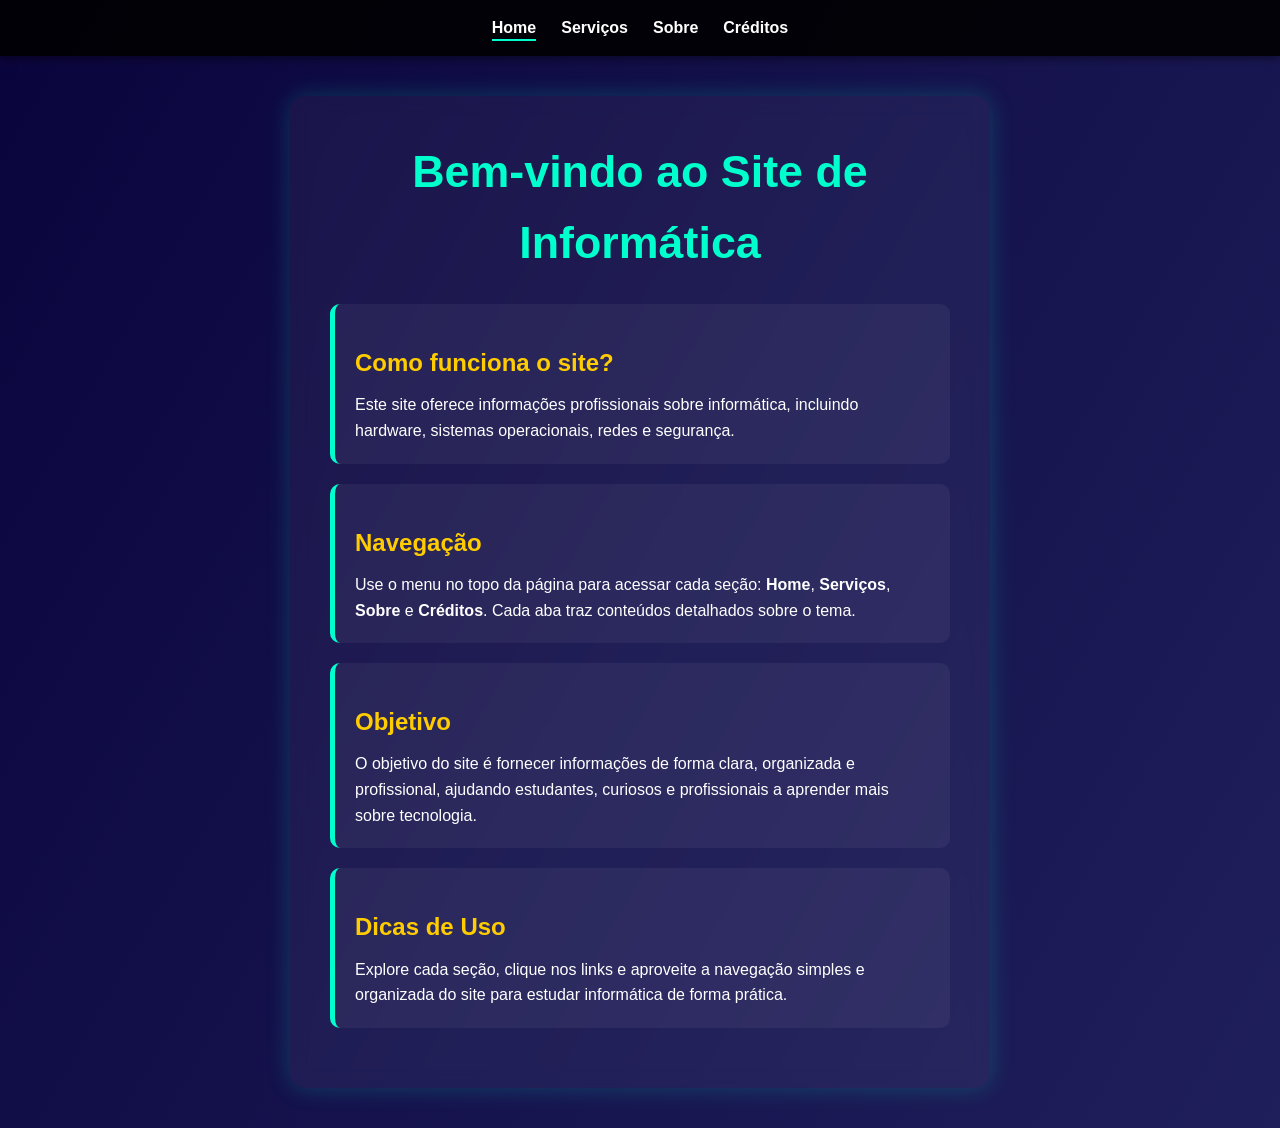
==== index.html @ d500942f "Add files via upload" ====
<!DOCTYPE html>
<html lang="pt-BR">
<head>
    <meta charset="UTF-8">
    <meta name="viewport" content="width=device-width, initial-scale=1.0">
    <title>Site de Informática</title>
    <link rel="stylesheet" href="index.css">
</head>
<body>

    <header>
        <nav class="navbar">
            <ul class="menu">
                <li><a href="index.html" class="active">Home</a></li>
                <li><a href="servicess.html">Serviços</a></li>
                <li><a href="sobre.html">Sobre</a></li>
                <li><a href="creditos.html">Créditos</a></li>
            </ul>
        </nav>
    </header>

    <main class="container">

        <div class="content">
            <h1>Bem-vindo ao Site de Informática</h1>

            <section class="box">
                <h2>Como funciona o site?</h2>
                <p>Este site oferece informações profissionais sobre informática, incluindo hardware, sistemas operacionais, redes e segurança.</p>
            </section>

            <section class="box">
                <h2>Navegação</h2>
                <p>Use o menu no topo da página para acessar cada seção: <strong>Home</strong>, <strong>Serviços</strong>, <strong>Sobre</strong> e <strong>Créditos</strong>. Cada aba traz conteúdos detalhados sobre o tema.</p>
            </section>

            <section class="box">
                <h2>Objetivo</h2>
                <p>O objetivo do site é fornecer informações de forma clara, organizada e profissional, ajudando estudantes, curiosos e profissionais a aprender mais sobre tecnologia.</p>
            </section>

            <section class="box">
                <h2>Dicas de Uso</h2>
                <p>Explore cada seção, clique nos links e aproveite a navegação simples e organizada do site para estudar informática de forma prática.</p>
            </section>
        </div>

    </main>

</body>
</html>
---- index.css ----
* {
    margin: 0;
    padding: 0;
    box-sizing: border-box;
}

body {
    font-family: 'Segoe UI', Arial, sans-serif;
    background: linear-gradient(120deg, #0a043c, #1f1f5c);
    color: #fff;
    line-height: 1.6;
}

.navbar {
    background: rgba(0, 0, 0, 0.9);
    padding: 15px 30px;
    box-shadow: 0 2px 10px rgba(0,0,0,0.5);
}

.menu {
    list-style: none;
    display: flex;
    gap: 25px;
    justify-content: center;
}

.menu a {
    color: #fff;
    text-decoration: none;
    font-weight: bold;
    position: relative;
    transition: 0.3s;
}

.menu a::after {
    content: "";
    width: 0%;
    height: 2px;
    background: #00ffcc;
    position: absolute;
    left: 0;
    bottom: -5px;
    transition: 0.3s;
}

.menu a:hover::after,
.menu .active::after {
    width: 100%;
}

.menu a:hover {
    color: #00ffcc;
}

.container {
    display: flex;
    justify-content: center;
    align-items: flex-start;
    min-height: 80vh;
    padding: 40px 20px;
}

.content {
    background: rgba(255, 255, 255, 0.05);
    padding: 40px;
    border-radius: 15px;
    backdrop-filter: blur(10px);
    box-shadow: 0 0 25px rgba(0, 255, 204, 0.2);
    max-width: 700px;
    width: 100%;
}


h1 {
    color: #00ffcc;
    font-size: 2.8em;
    margin-bottom: 25px;
    text-align: center;
}

h2 {
    color: #ffcc00;
    margin-top: 20px;
    margin-bottom: 10px;
}

.box {
    background: rgba(255, 255, 255, 0.05);
    padding: 20px;
    margin-bottom: 20px;
    border-radius: 10px;
    border-left: 5px solid #00ffcc;
    transition: transform 0.3s, box-shadow 0.3s;
}

.box:hover {
    transform: translateY(-5px);
    box-shadow: 0 10px 20px rgba(0,255,204,0.2);
}

p {
    font-size: 1rem;
}

.footer {
    text-align: center;
    padding: 15px;
    background: #000;
    font-size: 0.9em;
    color: #aaa;
}
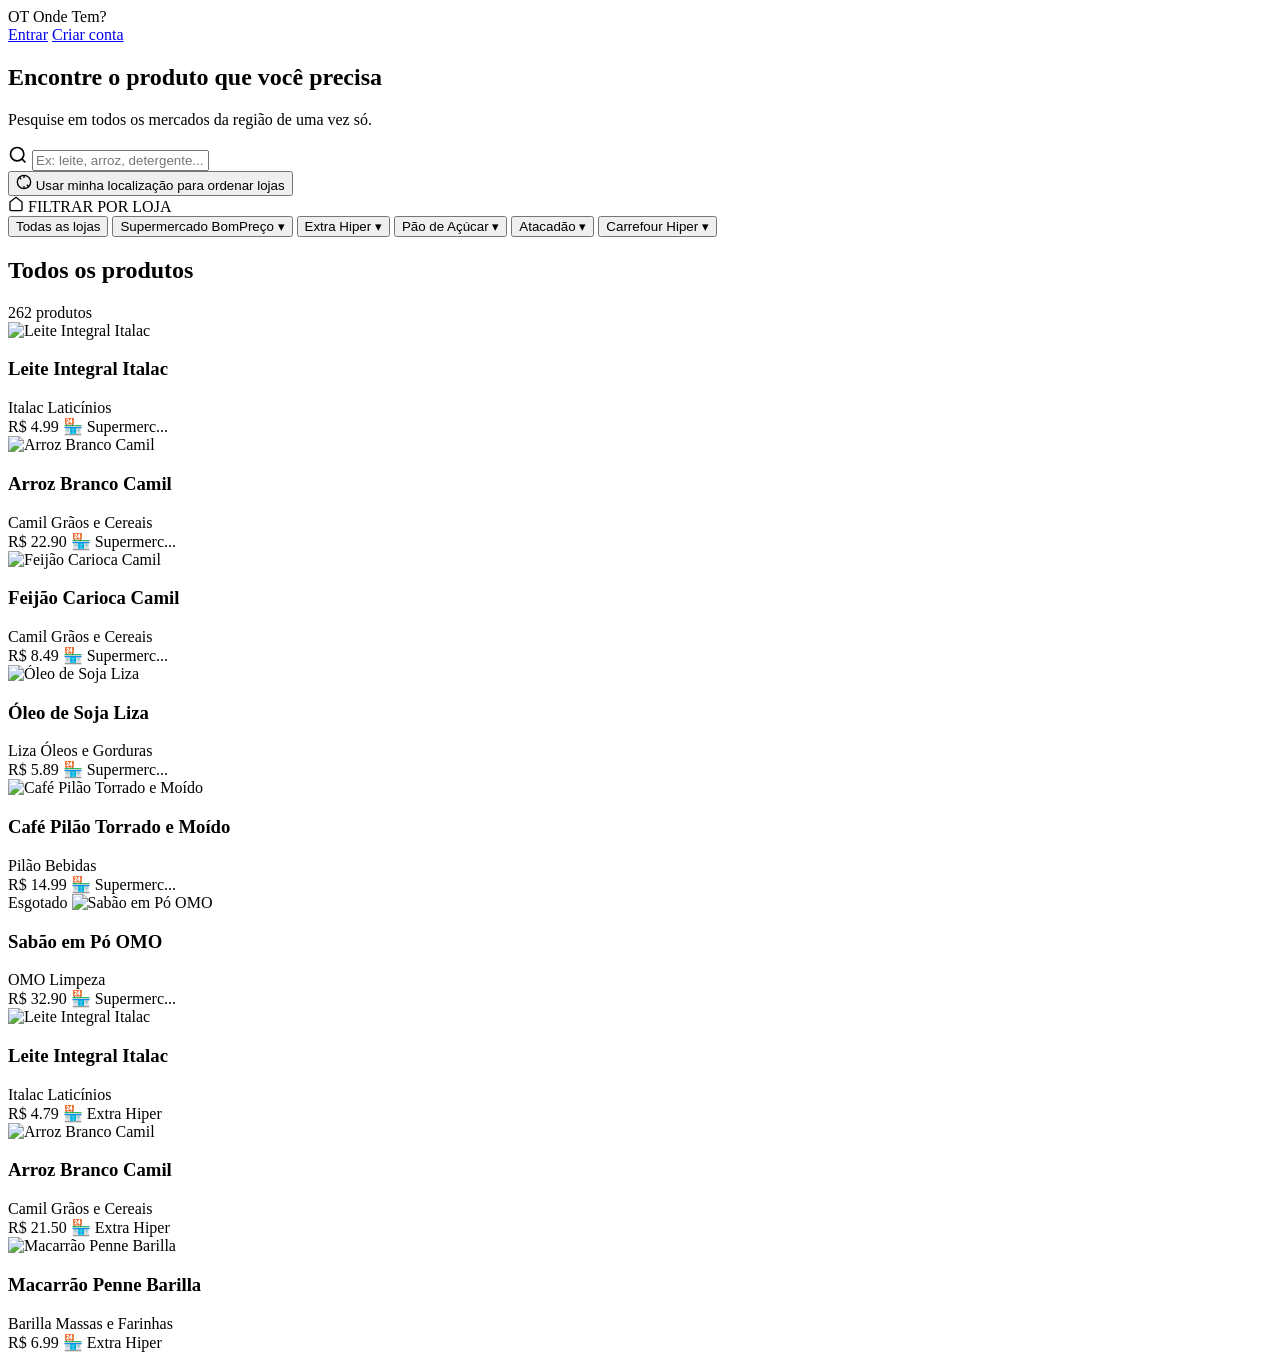
==== commit 772b3068: "Add files via upload" ====
--- a/index.html
+++ b/index.html
@@ -1,51 +1,233 @@
-<!DOCTYPE html>
-<html lang="pt-BR">
-<head>
-    <meta charset="UTF-8">
-    <meta name="viewport" content="width=device-width, initial-scale=1.0">
-    <title>Site de Informática</title>
-    <link rel="stylesheet" href="index.css">
-</head>
-<body>
-
-    <header>
-        <nav class="navbar">
-            <ul class="menu">
-                <li><a href="index.html" class="active">Home</a></li>
-                <li><a href="servicess.html">Serviços</a></li>
-                <li><a href="sobre.html">Sobre</a></li>
-                <li><a href="creditos.html">Créditos</a></li>
-            </ul>
-        </nav>
-    </header>
-
-    <main class="container">
-
-        <div class="content">
-            <h1>Bem-vindo ao Site de Informática</h1>
-
-            <section class="box">
-                <h2>Como funciona o site?</h2>
-                <p>Este site oferece informações profissionais sobre informática, incluindo hardware, sistemas operacionais, redes e segurança.</p>
-            </section>
-
-            <section class="box">
-                <h2>Navegação</h2>
-                <p>Use o menu no topo da página para acessar cada seção: <strong>Home</strong>, <strong>Serviços</strong>, <strong>Sobre</strong> e <strong>Créditos</strong>. Cada aba traz conteúdos detalhados sobre o tema.</p>
-            </section>
-
-            <section class="box">
-                <h2>Objetivo</h2>
-                <p>O objetivo do site é fornecer informações de forma clara, organizada e profissional, ajudando estudantes, curiosos e profissionais a aprender mais sobre tecnologia.</p>
-            </section>
-
-            <section class="box">
-                <h2>Dicas de Uso</h2>
-                <p>Explore cada seção, clique nos links e aproveite a navegação simples e organizada do site para estudar informática de forma prática.</p>
-            </section>
-        </div>
-
-    </main>
-
-</body>
+<!DOCTYPE html>
+<html lang="pt-BR">
+<head>
+  <meta charset="UTF-8">
+  <meta name="viewport" content="width=device-width, initial-scale=1.0">
+  <title>Onde Tem? - Encontre o produto que você precisa</title>
+  <link rel="stylesheet" href="style.css">
+  <link rel="preconnect" href="https://fonts.googleapis.com">
+  <link rel="preconnect" href="https://fonts.gstatic.com" crossorigin>
+  <link href="https://fonts.googleapis.com/css2?family=Inter:wght@400;500;600;700&display=swap" rel="stylesheet">
+</head>
+<body>
+
+  <!-- HEADER / NAVBAR -->
+  <header class="navbar">
+    <div class="nav-container">
+      <div class="logo">
+        <span class="logo-icon">OT</span>
+        <span class="logo-text">Onde Tem?</span>
+      </div>
+      <div class="nav-actions">
+        <a href="login.html" class="btn-link">Entrar</a>
+        <a href="login.html" class="btn-primary-nav">Criar conta</a>
+      </div>
+    </div>
+  </header>
+
+  <!-- HERO SECTION -->
+  <section class="hero">
+    <div class="hero-container">
+      <h1 class="hero-title">Encontre o produto que você precisa</h1>
+      <p class="hero-subtitle">Pesquise em todos os mercados da região de uma vez só.</p>
+
+      <!-- SEARCH BAR -->
+      <div class="search-box">
+        <svg class="search-icon" width="20" height="20" viewBox="0 0 24 24" fill="none" stroke="currentColor" stroke-width="2">
+          <circle cx="11" cy="11" r="8"></circle>
+          <line x1="21" y1="21" x2="16.65" y2="16.65"></line>
+        </svg>
+        <input type="text" placeholder="Ex: leite, arroz, detergente..." class="search-input">
+      </div>
+
+      <!-- LOCATION BUTTON -->
+      <button class="btn-location">
+        <svg width="16" height="16" viewBox="0 0 24 24" fill="none" stroke="currentColor" stroke-width="2">
+          <circle cx="12" cy="12" r="10"></circle>
+          <line x1="12" y1="2" x2="12" y2="6"></line>
+          <line x1="12" y1="18" x2="12" y2="22"></line>
+          <line x1="4.93" y1="4.93" x2="7.76" y2="7.76"></line>
+          <line x1="16.24" y1="16.24" x2="19.07" y2="19.07"></line>
+        </svg>
+        Usar minha localização para ordenar lojas
+      </button>
+
+      <!-- STORE FILTERS -->
+      <div class="filter-section">
+        <span class="filter-label">
+          <svg width="16" height="16" viewBox="0 0 24 24" fill="none" stroke="currentColor" stroke-width="2">
+            <path d="M3 9l9-7 9 7v11a2 2 0 0 1-2 2H5a2 2 0 0 1-2-2z"></path>
+          </svg>
+          FILTRAR POR LOJA
+        </span>
+        <div class="pills-container">
+          <button class="pill active">Todas as lojas</button>
+          <button class="pill">Supermercado BomPreço ▾</button>
+          <button class="pill">Extra Hiper ▾</button>
+          <button class="pill">Pão de Açúcar ▾</button>
+          <button class="pill">Atacadão ▾</button>
+          <button class="pill">Carrefour Hiper ▾</button>
+        </div>
+      </div>
+    </div>
+  </section>
+
+  <!-- PRODUCTS GRID SECTION -->
+  <main class="products-section">
+    <div class="container">
+      <div class="section-header">
+        <h2>Todos os produtos</h2>
+        <span class="badge-count">262 produtos</span>
+      </div>
+
+      <div class="products-grid">
+        <!-- CARD 1 -->
+        <div class="product-card">
+          <div class="card-img-wrapper">
+            <img src="https://images.unsplash.com/photo-1563636619-e9143da7973b?w=300&auto=format&fit=crop&q=80" alt="Leite Integral Italac">
+          </div>
+          <div class="card-content">
+            <h3 class="product-name">Leite Integral Italac</h3>
+            <span class="product-brand">Italac</span>
+            <span class="product-category tag-lat">Laticínios</span>
+            <div class="card-footer">
+              <span class="product-price">R$ 4.99</span>
+              <span class="store-name">🏪 Supermerc...</span>
+            </div>
+          </div>
+        </div>
+
+        <!-- CARD 2 -->
+        <div class="product-card">
+          <div class="card-img-wrapper">
+            <img src="https://images.unsplash.com/photo-1586201375761-83865001e31c?w=300&auto=format&fit=crop&q=80" alt="Arroz Branco Camil">
+          </div>
+          <div class="card-content">
+            <h3 class="product-name">Arroz Branco Camil</h3>
+            <span class="product-brand">Camil</span>
+            <span class="product-category tag-graos">Grãos e Cereais</span>
+            <div class="card-footer">
+              <span class="product-price">R$ 22.90</span>
+              <span class="store-name">🏪 Supermerc...</span>
+            </div>
+          </div>
+        </div>
+
+        <!-- CARD 3 -->
+        <div class="product-card">
+          <div class="card-img-wrapper">
+            <img src="https://images.unsplash.com/photo-1551462147-ff29053bfc14?w=300&auto=format&fit=crop&q=80" alt="Feijão Carioca Camil">
+          </div>
+          <div class="card-content">
+            <h3 class="product-name">Feijão Carioca Camil</h3>
+            <span class="product-brand">Camil</span>
+            <span class="product-category tag-graos">Grãos e Cereais</span>
+            <div class="card-footer">
+              <span class="product-price">R$ 8.49</span>
+              <span class="store-name">🏪 Supermerc...</span>
+            </div>
+          </div>
+        </div>
+
+        <!-- CARD 4 -->
+        <div class="product-card">
+          <div class="card-img-wrapper">
+            <img src="https://images.unsplash.com/photo-1474979266404-7eaacbcd87c5?w=300&auto=format&fit=crop&q=80" alt="Óleo de Soja Liza">
+          </div>
+          <div class="card-content">
+            <h3 class="product-name">Óleo de Soja Liza</h3>
+            <span class="product-brand">Liza</span>
+            <span class="product-category tag-oleo">Óleos e Gorduras</span>
+            <div class="card-footer">
+              <span class="product-price">R$ 5.89</span>
+              <span class="store-name">🏪 Supermerc...</span>
+            </div>
+          </div>
+        </div>
+
+        <!-- CARD 5 -->
+        <div class="product-card">
+          <div class="card-img-wrapper">
+            <img src="https://images.unsplash.com/photo-1559056199-641a0ac8b55e?w=300&auto=format&fit=crop&q=80" alt="Café Pilão Torrado e Moído">
+          </div>
+          <div class="card-content">
+            <h3 class="product-name">Café Pilão Torrado e Moído</h3>
+            <span class="product-brand">Pilão</span>
+            <span class="product-category tag-beb">Bebidas</span>
+            <div class="card-footer">
+              <span class="product-price">R$ 14.99</span>
+              <span class="store-name">🏪 Supermerc...</span>
+            </div>
+          </div>
+        </div>
+
+        <!-- CARD 6 (Esgotado) -->
+        <div class="product-card">
+          <div class="card-img-wrapper">
+            <span class="badge-esgotado">Esgotado</span>
+            <img src="https://images.unsplash.com/photo-1583947215259-38e31be8751f?w=300&auto=format&fit=crop&q=80" alt="Sabão em Pó OMO">
+          </div>
+          <div class="card-content">
+            <h3 class="product-name">Sabão em Pó OMO</h3>
+            <span class="product-brand">OMO</span>
+            <span class="product-category tag-limp">Limpeza</span>
+            <div class="card-footer">
+              <span class="product-price">R$ 32.90</span>
+              <span class="store-name">🏪 Supermerc...</span>
+            </div>
+          </div>
+        </div>
+
+        <!-- CARD 7 -->
+        <div class="product-card">
+          <div class="card-img-wrapper">
+            <img src="https://images.unsplash.com/photo-1563636619-e9143da7973b?w=300&auto=format&fit=crop&q=80" alt="Leite Integral Italac">
+          </div>
+          <div class="card-content">
+            <h3 class="product-name">Leite Integral Italac</h3>
+            <span class="product-brand">Italac</span>
+            <span class="product-category tag-lat">Laticínios</span>
+            <div class="card-footer">
+              <span class="product-price">R$ 4.79</span>
+              <span class="store-name">🏪 Extra Hiper</span>
+            </div>
+          </div>
+        </div>
+
+        <!-- CARD 8 -->
+        <div class="product-card">
+          <div class="card-img-wrapper">
+            <img src="https://images.unsplash.com/photo-1586201375761-83865001e31c?w=300&auto=format&fit=crop&q=80" alt="Arroz Branco Camil">
+          </div>
+          <div class="card-content">
+            <h3 class="product-name">Arroz Branco Camil</h3>
+            <span class="product-brand">Camil</span>
+            <span class="product-category tag-graos">Grãos e Cereais</span>
+            <div class="card-footer">
+              <span class="product-price">R$ 21.50</span>
+              <span class="store-name">🏪 Extra Hiper</span>
+            </div>
+          </div>
+        </div>
+
+        <!-- CARD 9 -->
+        <div class="product-card">
+          <div class="card-img-wrapper">
+            <img src="https://images.unsplash.com/photo-1621996346565-e3d5d6281270?w=300&auto=format&fit=crop&q=80" alt="Macarrão Penne Barilla">
+          </div>
+          <div class="card-content">
+            <h3 class="product-name">Macarrão Penne Barilla</h3>
+            <span class="product-brand">Barilla</span>
+            <span class="product-category tag-massas">Massas e Farinhas</span>
+            <div class="card-footer">
+              <span class="product-price">R$ 6.99</span>
+              <span class="store-name">🏪 Extra Hiper</span>
+            </div>
+          </div>
+        </div>
+      </div>
+    </div>
+  </main>
+
+</body>
 </html>
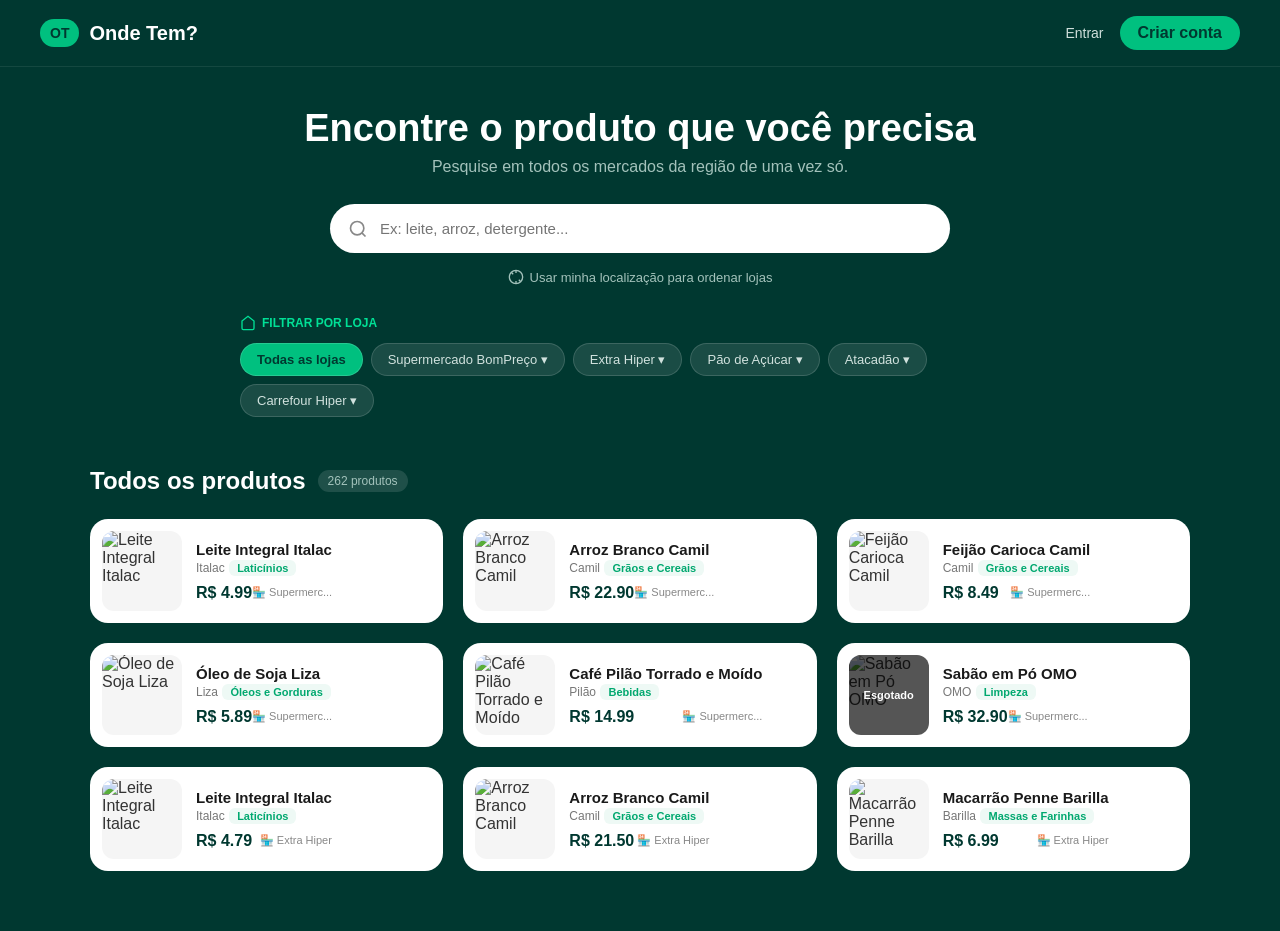
==== commit 96e19037: "Add script.js to index.html" ====
--- a/index.html
+++ b/index.html
@@ -8,6 +8,7 @@
   <link rel="preconnect" href="https://fonts.googleapis.com">
   <link rel="preconnect" href="https://fonts.gstatic.com" crossorigin>
   <link href="https://fonts.googleapis.com/css2?family=Inter:wght@400;500;600;700&display=swap" rel="stylesheet">
+  <script src="script.js"></script>
 </head>
 <body>
 
@@ -230,4 +231,4 @@
   </main>
 
 </body>
-</html>+</html>
--- a/style.css
+++ b/style.css
@@ -0,0 +1,229 @@
+* {
+  box-sizing: border-box;
+  margin: 0;
+  padding: 0;
+  font-family: 'Inter', -apple-system, sans-serif;
+}
+
+:root {
+  --bg-primary: #003830;
+  --accent-green: #00c07f;
+  --accent-green-hover: #00a86f;
+  --text-white: #ffffff;
+  --card-bg: #ffffff;
+}
+
+body {
+  background-color: var(--bg-primary);
+  color: var(--text-white);
+  min-height: 100vh;
+}
+
+/* NAVBAR */
+.navbar {
+  padding: 16px 24px;
+  border-bottom: 1px solid rgba(255, 255, 255, 0.08);
+}
+.nav-container {
+  max-width: 1200px;
+  margin: 0 auto;
+  display: flex;
+  justify-content: space-between;
+  align-items: center;
+}
+.logo {
+  display: flex;
+  align-items: center;
+  gap: 10px;
+}
+.logo-icon {
+  background-color: var(--accent-green);
+  color: var(--bg-primary);
+  font-weight: 700;
+  padding: 6px 10px;
+  border-radius: 20px;
+  font-size: 14px;
+}
+.logo-text { font-size: 20px; font-weight: 700; }
+.nav-actions { display: flex; align-items: center; gap: 16px; }
+.btn-link { color: #cfdfdb; text-decoration: none; font-size: 14px; }
+.btn-primary-nav {
+  background-color: var(--accent-green);
+  color: var(--bg-primary);
+  padding: 8px 18px;
+  border-radius: 20px;
+  font-weight: 600;
+  text-decoration: none;
+}
+
+/* HERO SECTION */
+.hero { padding: 40px 20px 30px; text-align: center; }
+.hero-container { max-width: 800px; margin: 0 auto; }
+.hero-title { font-size: 38px; font-weight: 700; margin-bottom: 8px; }
+.hero-subtitle { color: #a3c2bb; font-size: 16px; margin-bottom: 28px; }
+
+/* SEARCH BAR */
+.search-box { position: relative; max-width: 620px; margin: 0 auto 16px; }
+.search-icon { position: absolute; left: 18px; top: 50%; transform: translateY(-50%); color: #888; }
+.search-input {
+  width: 100%;
+  padding: 16px 20px 16px 50px;
+  border-radius: 30px;
+  border: none;
+  font-size: 15px;
+  outline: none;
+}
+
+/* BUTTONS & PILLS */
+.btn-location {
+  background: transparent;
+  border: none;
+  color: #a3c2bb;
+  font-size: 13px;
+  display: inline-flex;
+  align-items: center;
+  gap: 6px;
+  cursor: pointer;
+  margin-bottom: 30px;
+}
+.filter-section { text-align: left; }
+.filter-label {
+  display: inline-flex;
+  align-items: center;
+  gap: 6px;
+  font-size: 12px;
+  font-weight: 700;
+  color: #00e096;
+  margin-bottom: 12px;
+}
+.pills-container { display: flex; flex-wrap: wrap; gap: 8px; }
+.pill {
+  background: rgba(255, 255, 255, 0.1);
+  border: 1px solid rgba(255, 255, 255, 0.15);
+  color: #d1e2de;
+  padding: 8px 16px;
+  border-radius: 20px;
+  font-size: 13px;
+  cursor: pointer;
+}
+.pill.active {
+  background-color: var(--accent-green);
+  color: var(--bg-primary);
+  font-weight: 600;
+}
+
+/* PRODUCTS GRID */
+.products-section { padding: 20px 20px 60px; }
+.container { max-width: 1100px; margin: 0 auto; }
+.section-header { display: flex; align-items: center; gap: 12px; margin-bottom: 24px; }
+.badge-count {
+  background: rgba(255, 255, 255, 0.12);
+  color: #a3c2bb;
+  padding: 4px 10px;
+  border-radius: 12px;
+  font-size: 12px;
+}
+.products-grid {
+  display: grid;
+  grid-template-columns: repeat(auto-fill, minmax(310px, 1fr));
+  gap: 20px;
+}
+.product-card {
+  background: var(--card-bg);
+  border-radius: 18px;
+  padding: 12px;
+  display: flex;
+  align-items: center;
+  gap: 14px;
+  color: #333;
+}
+.card-img-wrapper {
+  position: relative;
+  width: 80px;
+  height: 80px;
+  border-radius: 12px;
+  overflow: hidden;
+  background: #f5f5f5;
+  flex-shrink: 0;
+}
+.card-img-wrapper img { width: 100%; height: 100%; object-fit: cover; }
+.badge-esgotado {
+  position: absolute;
+  inset: 0;
+  background: rgba(0, 0, 0, 0.65);
+  color: white;
+  font-size: 11px;
+  font-weight: 600;
+  display: flex;
+  align-items: center;
+  justify-content: center;
+}
+.product-name { font-size: 15px; font-weight: 700; color: #1a1a1a; }
+.product-brand { font-size: 12px; color: #777; margin-bottom: 4px; }
+.product-category {
+  font-size: 11px;
+  font-weight: 600;
+  padding: 2px 8px;
+  border-radius: 6px;
+  background: #eef9f5;
+  color: #00a86f;
+  margin-bottom: 8px;
+  display: inline-block;
+}
+.card-footer { display: flex; justify-content: space-between; align-items: center; }
+.product-price { font-size: 16px; font-weight: 800; color: #003830; }
+.store-name { font-size: 11px; color: #888; }
+
+/* LOGIN CARD */
+.login-bg { background: #f4f6f8; display: flex; justify-content: center; align-items: center; min-height: 100vh; }
+.login-card {
+  background: #fff;
+  width: 100%;
+  max-width: 420px;
+  padding: 40px 32px 24px;
+  border-radius: 16px;
+  box-shadow: 0 10px 30px rgba(0,0,0,0.06);
+  text-align: center;
+}
+.login-title { font-size: 24px; font-weight: 700; color: #111827; }
+.login-subtitle { font-size: 14px; color: #6b7280; margin-bottom: 28px; }
+.btn-google {
+  width: 100%;
+  padding: 12px;
+  border: 1px solid #e5e7eb;
+  border-radius: 30px;
+  background: #fff;
+  font-weight: 500;
+  display: flex;
+  align-items: center;
+  justify-content: center;
+  gap: 10px;
+  cursor: pointer;
+}
+.divider { display: flex; align-items: center; margin: 24px 0; color: #9ca3af; font-size: 13px; }
+.divider::before, .divider::after { content: ''; flex: 1; border-bottom: 1px solid #e5e7eb; }
+.divider span { padding: 0 12px; }
+.login-form { text-align: left; }
+.form-group label { display: block; font-size: 13px; font-weight: 500; color: #374151; margin-bottom: 8px; }
+.form-group input {
+  width: 100%;
+  padding: 12px 16px;
+  border: 1px solid #e5e7eb;
+  border-radius: 8px;
+  font-size: 14px;
+  outline: none;
+}
+.btn-continue {
+  width: 100%;
+  padding: 12px;
+  background-color: #00c07f;
+  color: white;
+  border: none;
+  border-radius: 20px;
+  font-size: 14px;
+  font-weight: 600;
+  cursor: pointer;
+}
+.login-footer { margin-top: 28px; font-size: 13px; color: #6b7280; }
+.login-footer a { color: #00c07f; text-decoration: none; font-weight: 500; }
+.dev-mode { margin-top: 30px; font-size: 12px; color: #f97316; }
